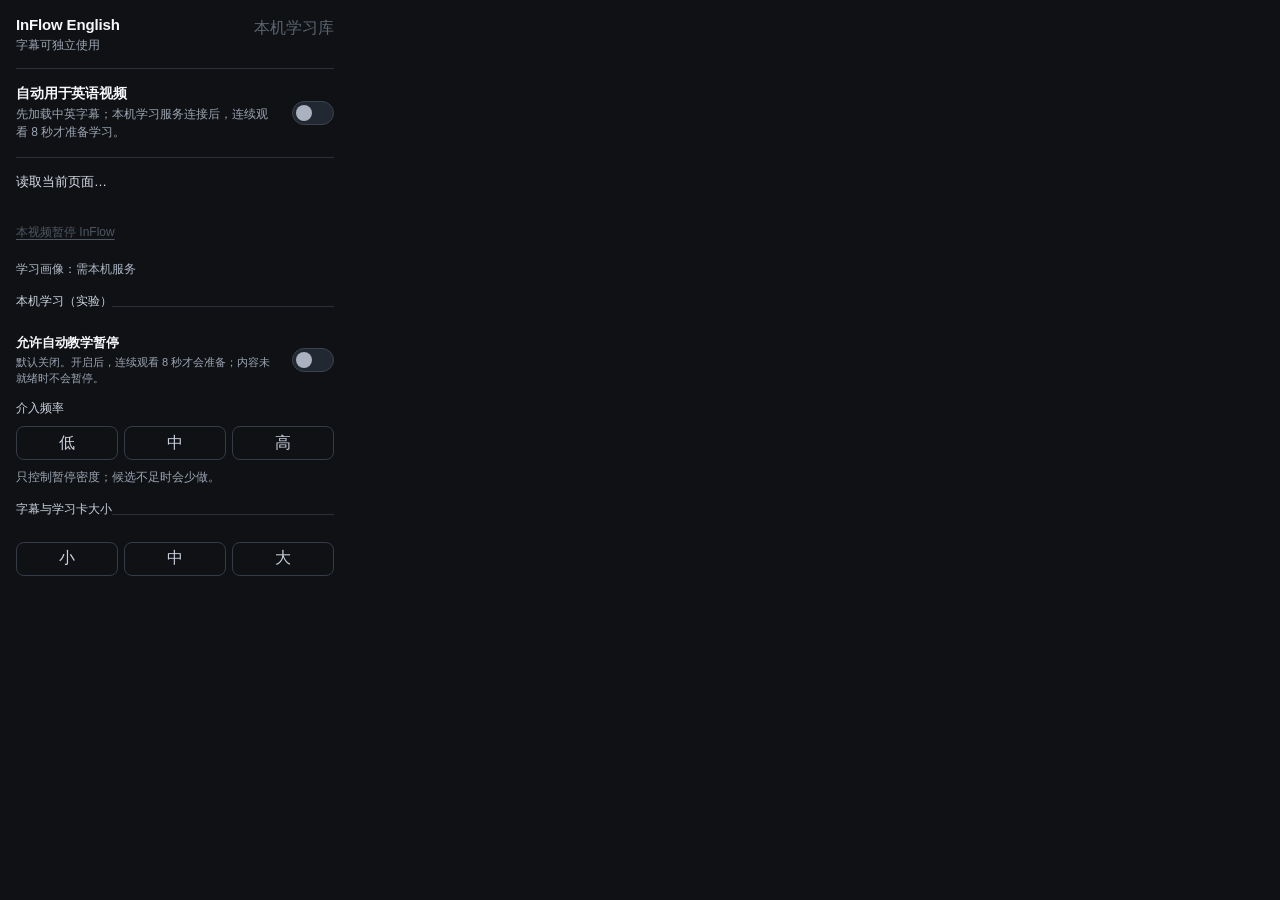
==== extension/popup.html @ bf9f3975 "Release InFlow English 0.2.3 public source alpha" ====
<!doctype html>
<html lang="zh-CN">
<head>
  <meta charset="utf-8">
  <meta name="viewport" content="width=device-width,initial-scale=1">
  <title>InFlow English</title>
  <link rel="stylesheet" href="popup.css">
</head>
<body>
  <main>
    <header>
      <div>
        <strong>InFlow English</strong>
        <span id="connection">字幕可独立使用</span>
      </div>
      <button id="library" type="button" disabled>本机学习库</button>
    </header>

    <section class="setting-row auto-row">
      <div>
        <strong>自动用于英语视频</strong>
        <p>先加载中英字幕；本机学习服务连接后，连续观看 8 秒才准备学习。</p>
      </div>
      <label class="switch"><input id="autoMode" type="checkbox"><span></span></label>
    </section>

    <section id="pageState" aria-live="polite">
      <p id="status">读取当前页面…</p>
      <button id="primary" class="quiet-action" type="button" disabled>本视频暂停 InFlow</button>
    </section>
    <p id="vocabularySummary" class="vocabulary-summary">学习画像：需本机服务</p>

    <fieldset id="learningSettings">
      <legend>本机学习（实验）</legend>
      <label class="learning-toggle">
        <span><strong>允许自动教学暂停</strong><small>默认关闭。开启后，连续观看 8 秒才会准备；内容未就绪时不会暂停。</small></span>
        <span class="switch"><input id="autoLearning" type="checkbox"><span></span></span>
      </label>
      <div id="frequencySettings">
        <p class="sublegend">介入频率</p>
        <div class="choices frequencies">
          <label><input type="radio" name="frequency" value="low"><span>低</span></label>
          <label><input type="radio" name="frequency" value="medium"><span>中</span></label>
          <label><input type="radio" name="frequency" value="high"><span>高</span></label>
        </div>
        <p class="note">只控制暂停密度；候选不足时会少做。</p>
      </div>
    </fieldset>

    <fieldset>
      <legend>字幕与学习卡大小</legend>
      <div class="choices display-sizes">
        <label><input type="radio" name="displaySize" value="small"><span>小</span></label>
        <label><input type="radio" name="displaySize" value="medium"><span>中</span></label>
        <label><input type="radio" name="displaySize" value="large"><span>大</span></label>
      </div>
    </fieldset>
  </main>
  <script src="popup.js"></script>
</body>
</html>
---- extension/popup.css ----
:root { color-scheme: dark; font-family: Inter, "Segoe UI", "Microsoft YaHei", sans-serif; }
* { box-sizing: border-box; }
body { margin: 0; width: 350px; color: #f5f7fa; background: #0f1115; }
main { padding: 16px; }
header { display:flex; align-items:flex-start; justify-content:space-between; gap:12px; padding-bottom:14px; border-bottom:1px solid #2a2f38; }
header div { display:grid; gap:4px; }
strong { font-size:15px; letter-spacing:-.01em; }
#connection, .note, .setting-row p { color:#9ca5b3; font-size:12px; line-height:1.45; }
button { font:inherit; }
#library { border:0; background:transparent; color:#b9c8dc; padding:2px 0; cursor:pointer; }
#library:disabled { opacity:.45; cursor:default; }
.setting-row { display:flex; align-items:center; justify-content:space-between; gap:14px; padding:16px 0; border-bottom:1px solid #2a2f38; }
.setting-row div { min-width:0; }
.setting-row strong { display:block; margin-bottom:3px; font-size:14px; }
.setting-row p { margin:0; }
.switch { position:relative; flex:0 0 auto; }
.switch input { position:absolute; opacity:0; pointer-events:none; }
.switch span { display:block; width:42px; height:24px; padding:3px; border:1px solid #3a424e; border-radius:999px; background:#222831; cursor:pointer; transition:background .14s,border-color .14s; }
.switch span::after { content:""; display:block; width:16px; height:16px; border-radius:50%; background:#aab2bf; transition:transform .14s,background .14s; }
.switch input:checked + span { border-color:#89afea; background:#263b5b; }
.switch input:checked + span::after { transform:translateX(18px); background:#d8e7ff; }
.switch input:focus-visible + span { outline:2px solid #9fc1ff; outline-offset:2px; }
#pageState { padding:14px 0; display:grid; gap:9px; }
#status { min-height:36px; margin:0; color:#d9dee7; font-size:13px; line-height:1.5; }
.vocabulary-summary { margin:0 0 14px; color:#aeb8c6; font-size:12px; line-height:1.45; }
.quiet-action { justify-self:start; min-height:30px; padding:0; border:0; color:#aebfd6; background:transparent; font-size:12px; cursor:pointer; text-decoration:underline; text-underline-offset:3px; }
.quiet-action:disabled { opacity:.4; cursor:default; }
fieldset { margin:0; padding:14px 0; border:0; border-top:1px solid #2a2f38; }
fieldset:disabled { opacity:.5; }
legend { padding:0 0 10px; color:#cdd4df; font-size:12px; }
.learning-toggle { display:flex; align-items:center; justify-content:space-between; gap:14px; padding-bottom:14px; }
.learning-toggle > span:first-child { display:grid; min-width:0; gap:3px; }
.learning-toggle strong { font-size:13px; }
.learning-toggle small { color:#9ca5b3; font-size:11px; line-height:1.45; }
.sublegend { margin:0 0 9px; color:#cdd4df; font-size:12px; }
.choices { display:grid; grid-template-columns:repeat(3,1fr); gap:6px; }
.choices label { position:relative; }
.choices input { position:absolute; opacity:0; pointer-events:none; }
.choices span { display:grid; place-items:center; min-height:34px; border:1px solid #353c47; border-radius:8px; color:#c9d0db; cursor:pointer; }
.choices input:checked + span { border-color:#9fc1ff; color:#fff; background:#1d293a; }
.choices input:focus-visible + span { outline:2px solid #9fc1ff; outline-offset:2px; }
.note { margin:9px 0 0; }
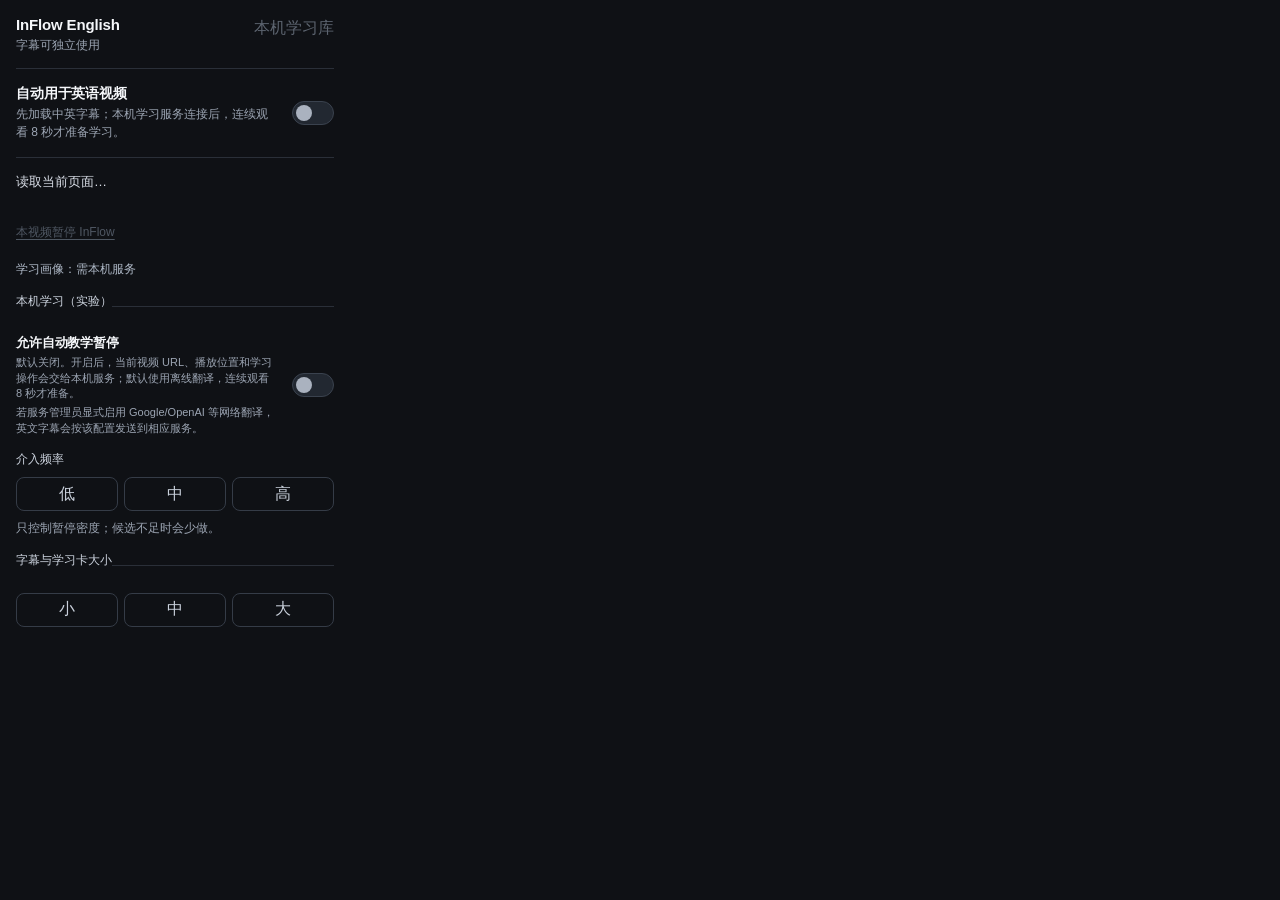
==== commit 404e4008: "Fix InFlow interaction and release gates in 0.2.6" ====
--- a/extension/popup.html
+++ b/extension/popup.html
@@ -33,7 +33,7 @@
     <fieldset id="learningSettings">
       <legend>本机学习（实验）</legend>
       <label class="learning-toggle">
-        <span><strong>允许自动教学暂停</strong><small>默认关闭。开启后，连续观看 8 秒才会准备；内容未就绪时不会暂停。</small></span>
+        <span><strong>允许自动教学暂停</strong><small>默认关闭。开启后，当前视频 URL、播放位置和学习操作会交给本机服务；默认使用离线翻译，连续观看 8 秒才准备。</small><small>若服务管理员显式启用 Google/OpenAI 等网络翻译，英文字幕会按该配置发送到相应服务。</small></span>
         <span class="switch"><input id="autoLearning" type="checkbox"><span></span></span>
       </label>
       <div id="frequencySettings">
